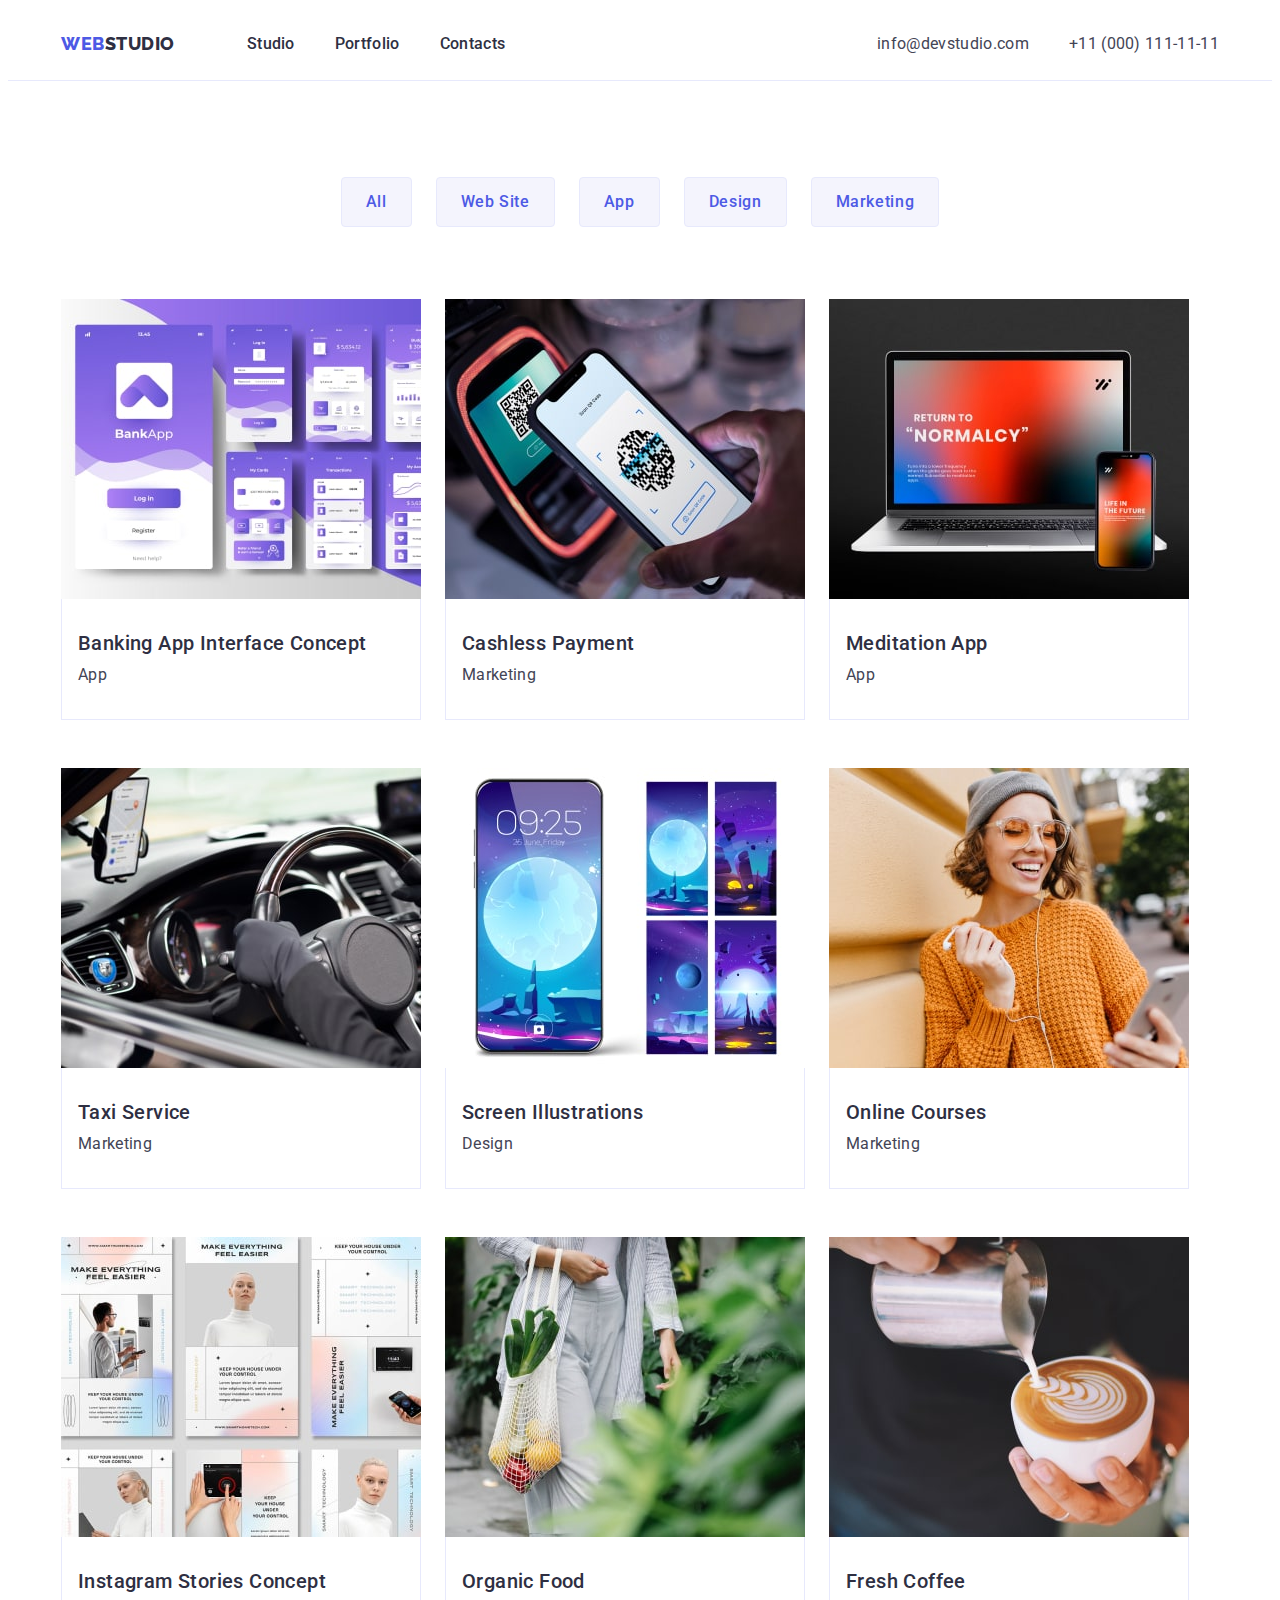
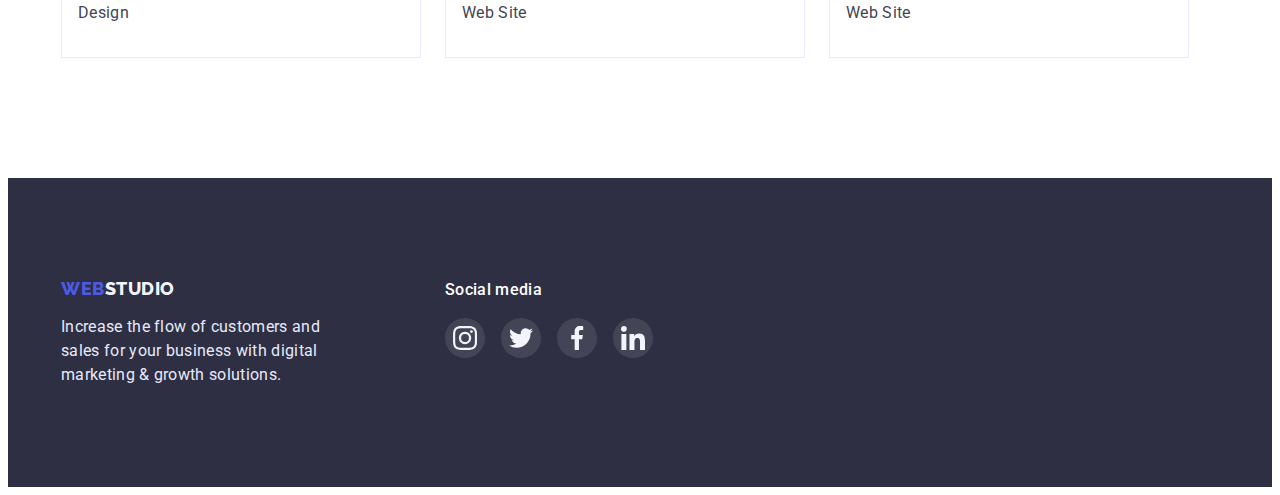
==== portfolio.html @ a01593ac "Initial commit" ====
<!DOCTYPE html>
<html lang="en">
	<head>
		<meta charset="UTF-8" />
		<meta http-equiv="X-UA-Compatible" content="IE=edge" />
		<meta name="viewport" content="width=device-width, initial-scale=1.0" />
		<title>Document</title>
		<link rel="preconnect" href="https://fonts.googleapis.com" />
		<link rel="preconnect" href="https://fonts.gstatic.com" crossorigin />
		<link
			href="https://fonts.googleapis.com/css2?family=Raleway:wght@800&family=Roboto:wght@400;500;700;900&display=swap"
			rel="stylesheet"
		/>
		<link
			rel="stylesheet"
			href="https://cdnjs.cloudflare.com/ajax/libs/modern-normalize/1.1.0/modern-normalize.min.css"
			integrity="sha512-wpPYUAdjBVSE4KJnH1VR1HeZfpl1ub8YT/NKx4PuQ5NmX2tKuGu6U/JRp5y+Y8XG2tV+wKQpNHVUX03MfMFn9Q=="
			crossorigin="anonymous"
			referrerpolicy="no-referrer"
		/>
		<link rel="stylesheet" href="./css/styles.css" />
	</head>
	<body class="">
		<header class="header">
			<div class="container page-header">
				<nav class="header-nav">
					<a
						href="./index.html"
						class="header-logo-left link main-logo"
						rel="noreferrer noopener"
						>Web<span class="header-logo-right">Studio</span></a
					>
					<ul class="navigation-list list">
						<li class="navigation-item">
							<a href="./index.html" class="navigation-link link"
								>Studio
							</a>
						</li>
						<li class="navigation-item">
							<a href="./portfolio.html" class="navigation-link link">
								Portfolio</a
							>
						</li>
						<li class="navigation-item">
							<a href="" class="navigation-link link">Contacts</a>
						</li>
					</ul>
				</nav>
				<address class="contacts">
					<ul class="contacts-list list">
						<li class="navigation-item">
							<a href="mailto:info@devstudio.com" class="main-link link"
								>info@devstudio.com</a
							>
						</li>
						<li class="navigation-item">
							<a href="tel:+110001111111" class="main-link link"
								>+11 (000) 111-11-11</a
							>
						</li>
					</ul>
				</address>
			</div>
		</header>

		<main>
			<section class="section-menu">
				<div class="container">
					<h1 class="menu visually-hidden">menu</h1>
					<ul class="menu-list list">
						<li class="menu-item">
							<button class="menu-btn" type="button">All</button>
						</li>
						<li class="menu-item">
							<button class="menu-btn" type="button">Web Site</button>
						</li>
						<li class="menu-item">
							<button class="menu-btn" type="button">App</button>
						</li>
						<li class="menu-item">
							<button class="menu-btn" type="button">Design</button>
						</li>
						<li class="menu-item">
							<button class="menu-btn" type="button">Marketing</button>
						</li>
					</ul>
					<ul class="menu-list-cards list">
						<li class="menu-cards-item">
							<a href="" class="menu-cards-link link">
								<img
									src="./images-porfolio/galereya.jpg"
									alt="Interface aplication"
									width="360"
								/>
								<div class="cards-content">
									<h2 class="menu-title-cards menu-link">
										Banking App Interface Concept
									</h2>
									<p class="menu-text-cards main-text menu-link">
										App
									</p>
								</div>
							</a>
						</li>
						<li class="menu-cards-item">
							<a href="" class="menu-cards-link link">
								<img
									src="./images-porfolio/kod.jpg"
									alt="Payment by telephone"
									width="360"
								/>
								<div class="cards-content">
									<h2 class="menu-title-cards menu-link">
										Cashless Payment
									</h2>
									<p class="menu-text-cards main-text menu-link">
										Marketing
									</p>
								</div>
							</a>
						</li>
						<li class="menu-cards-item">
							<a href="" class="menu-cards-link link">
								<img
									src="./images-porfolio/noutbuke.jpg"
									alt="aplication for relax"
									width="360"
								/>
								<div class="cards-content">
									<h2 class="menu-title-cards menu-link">
										Meditation App
									</h2>
									<p class="menu-text-cards main-text menu-link">
										App
									</p>
								</div>
							</a>
						</li>
						<li class="menu-cards-item">
							<a href="" class="menu-cards-link link"
								><img
									src="./images-porfolio/ryl.jpg"
									alt="Taxi Service"
									width="360"
								/>
								<div class="cards-content">
									<h2 class="menu-title-cards menu-link">
										Taxi Service
									</h2>
									<p class="menu-text-cards main-text menu-link">
										Marketing
									</p>
								</div></a
							>
						</li>
						<li class="menu-cards-item">
							<a href="" class="menu-cards-link link">
								<img
									src="./images-porfolio/zastavka.jpg"
									alt="Illustrations on telephone"
									width="360"
								/>
								<div class="cards-content">
									<h2 class="menu-title-cards menu-link">
										Screen Illustrations
									</h2>
									<p class="menu-text-cards main-text menu-link">
										Design
									</p>
								</div>
							</a>
						</li>
						<li class="menu-cards-item">
							<a href="" class="menu-cards-link link">
								<img
									src="./images-porfolio/devka.jpg"
									alt="girl with smile"
									width="360"
								/>
								<div class="cards-content">
									<h2 class="menu-title-cards menu-link">
										Online Courses
									</h2>
									<p class="menu-text-cards main-text menu-link">
										Marketing
									</p>
								</div>
							</a>
						</li>
						<li class="menu-cards-item">
							<a href="" class="menu-cards-link link">
								<img
									src="./images-porfolio/spisok.jpg"
									alt="list opportunities"
									width="360"
								/>
								<div class="cards-content">
									<h2 class="menu-title-cards menu-link">
										Instagram Stories Concept
									</h2>
									<p class="menu-text-cards main-text menu-link">
										Design
									</p>
								</div>
							</a>
						</li>
						<li class="menu-cards-item">
							<a href="" class="menu-cards-link link">
								<img
									src="./images-porfolio/orange.jpg"
									alt="organic Food"
									width="360"
								/>
								<div class="cards-content">
									<h2 class="menu-title-cards menu-link">
										Organic Food
									</h2>
									<p class="menu-text-cards main-text menu-link">
										Web Site
									</p>
								</div>
							</a>
						</li>
						<li class="menu-cards-item">
							<a href="" class="menu-cards-link link">
								<img
									src="./images-porfolio/kafe.jpg"
									alt="cocking Coffee"
									width="360"
								/>
								<div class="cards-content">
									<h2 class="menu-title-cards menu-link">
										Fresh Coffee
									</h2>
									<p class="menu-text-cards main-text menu-link">
										Web Site
									</p>
								</div>
							</a>
						</li>
					</ul>
				</div>
			</section>
		</main>
		<footer class="footer">
			<div class="container flex-for-footer">
				<div class="footer-block">
					<a
						class="footer-leftside-logo link main-logo"
						href="./index.html"
						target="_blank"
						rel="noreferrer noopener"
						>Web<span class="footer-rightside-logo">Studio</span></a
					>
					<p class="footer-text">
						Increase the flow of customers and sales for your business
						with digital marketing & growth solutions.
					</p>
				</div>
				<div>
					<h3 class="title-social">Social media</h3>
					<ul class="footer-list list">
						<li>
							<a href="" class="footer-social-link link"
								><svg class="footer-icon">
									<use
										href="./Images/symbol-defs.svg#icon-instagram"
									></use>
								</svg>
							</a>
						</li>
						<li>
							<a href="" class="footer-social-link link">
								<svg class="footer-icon">
									<use
										href="./Images/symbol-defs.svg#icon-twitter"
									></use>
								</svg>
							</a>
						</li>
						<li>
							<a href="" class="footer-social-link link"
								><svg class="footer-icon">
									<use
										href="./Images/symbol-defs.svg#icon-facebook"
									></use>
								</svg>
							</a>
						</li>
						<li>
							<a href="" class="footer-social-link link"
								><svg class="footer-icon">
									<use
										href="./Images/symbol-defs.svg#icon-linkedin"
									></use>
								</svg>
							</a>
						</li>
					</ul>
				</div>
			</div>
		</footer>
	</body>
</html>
---- css/styles.css ----
:root {
	--color-iris: #4d5ae5;
	--color-ocean: #404bbf;
	--color-navy-blue: #2e2f42;
	--color-green: #31d0aa;
	--color-slate: #434455;
	--color-light-slate: #8e8f99;
	--color-cornflower: #e7e9fc;
	--color-cloud: #f4f4fd;
	--color-navy-blue-modal: #2e2f42;
	--color-grey: #2e2f42;
	--color-white: #ffffff;
}
h1,
h2,
h3,
h4,
h5,
h6,
p {
	margin-top: 0;
	margin-bottom: 0;
}
ul {
	margin-top: 0;
	margin-bottom: 0;
	padding-left: 0;
}
img {
	display: block;
	max-width: 100%;
	height: auto;
}
button {
	cursor: pointer;
}
.container {
	width: 1158px;
	margin-left: auto;
	margin-right: auto;
	padding-left: 15px;
	padding-right: 15px;
}
.visually-hidden {
	position: absolute;
	width: 1px;
	height: 1px;
	margin: -1px;
	border: 0;
	padding: 0;
	white-space: nowrap;
	clip-path: inset(100%);
	clip: rect(0 0 0 0);
	overflow: hidden;
}
body {
	font-family: 'Roboto', sans-serif;
	color: #434455;
}
.link {
	text-decoration: none;
}
.list {
	list-style: none;
}
/*                main-class         */
.main-logo {
	font-family: Raleway, sans-serif;
	font-weight: 800;
	font-size: 18px;
	line-height: 1.17;

	letter-spacing: 0.03em;
	text-transform: uppercase;
	color: var(--color-iris);
}

.main-text {
	font-weight: 400;
	font-size: 16px;
	line-height: 1.5;
	letter-spacing: 0.02em;
	color: var(--color-slate);
}
/*          header */
.page-header {
	display: flex;
	align-items: center;
}
.header {
	border-bottom: 1px solid var(--color-cornflower);
}
.header-nav {
	display: flex;
	align-items: center;
}
.header-logo-right {
	font-family: Raleway, sans-serif;
	font-weight: 800;
	font-size: 18px;
	line-height: 1.17;

	letter-spacing: 0.03em;
	text-transform: uppercase;
	color: var(--color-navy-blue);
}
.navigation-list {
	display: flex;
	margin-left: 72px;
}
.navigation-item:not(:last-child) {
	margin-right: 40px;
}
.mail {
	margin-right: 40px;
}

.navigation-link {
	font-weight: 500;
	font-size: 16px;
	line-height: 1.5;
	letter-spacing: 0.02em;
	color: var(--color-navy-blue);
	display: inline-block;
	padding-top: 24px;
	padding-bottom: 24px;
}
.navigation-link:hover,
.navigation-link:focus,
.navigation-link:active {
	color: var(--color-ocean);
}
.current {
	color: var(--color-cornflower);
}
.contacts {
	font-style: normal;
	margin-left: auto;
}
.contacts-list {
	display: flex;
}
.main-link {
	font-weight: 400;

	font-size: 16px;
	line-height: 1.5;
	letter-spacing: 0.02em;
	color: var(--color-slate);
}
.main-link:hover,
.main-link:focus,
.main-link:active {
	color: var(--color-ocean);
}
/*           Hero         */
.hero {
	text-align: center;
	background-color: var(--color-navy-blue-modal);
	max-width: 1440px;
	margin: 0 auto;
	padding-top: 188px;
	padding-bottom: 188px;
	background-image: linear-gradient(
			rgba(46, 47, 66, 0.7),
			rgba(46, 47, 66, 0.7)
		),
		url(../Images/people-office.jpg);
	background-size: cover;
	background-position: center;
}
.hero-title {
	font-weight: 700;
	font-size: 56px;
	line-height: 1.07;
	letter-spacing: 0.02em;
	color: var(--color-white);
	width: 496px;
	margin: 0 auto 48px auto;
}

.hero-btn {
	font-family: inherit;

	font-weight: 500;
	font-size: 16px;
	line-height: 1.5;

	letter-spacing: 0.04em;
	color: var(--color-white);
	background-color: var(--color-iris);
	cursor: pointer;
	width: 169px;
	height: 56px;
	border: none;
	border-radius: 4px;
}
.hero-btn:hover,
.hero-btn:focus,
.hero-btn:active {
	background-color: var(--color-ocean);
	color: var(--color-white);
}
/*              main           */
.about {
	padding-top: 120px;
	padding-bottom: 120px;
}
.about-item {
	max-width: calc((100%-72px) / 4);
}
.about-list {
	display: flex;
	gap: 24px;
}

.about-title {
	font-weight: 500;
	font-size: 20px;
	line-height: 1.2;
	letter-spacing: 0.02em;
	color: var(--color-navy-blue);
	margin-bottom: 8px;
}
.about-block-for-icon {
	display: flex;

	justify-content: center;
	align-items: center;
	height: 112px;
	background-color: var(--color-cloud);
	margin-bottom: 8px;
	border-radius: 4px;
}
.about-icon {
	width: 64px;
	height: 64px;
}
.description {
	padding-bottom: 120px;
}
.title-description {
	font-style: normal;
	font-weight: 700;
	font-size: 36px;
	line-height: 1.11;
	text-align: center;
	letter-spacing: 0.02em;
	text-transform: capitalize;
	color: var(--color-navy-blue);
	margin-bottom: 72px;
}

.description-list {
	display: flex;
	gap: 24px;
}
.description-item {
	border: 1px solid var(--color-cornflower);
}
.team {
	padding-top: 120px;
	padding-bottom: 120px;
	background-color: var(--color-cloud);
}
.team-item {
	width: calc((100%-3 * 24) / 4);
	box-shadow: 0px 1px 6px rgba(46, 47, 66, 0.08),
		0px 1px 1px rgba(46, 47, 66, 0.16), 0px 2px 1px rgba(46, 47, 66, 0.08);
}
.title-team {
	font-style: normal;
	font-weight: 700;
	font-size: 36px;
	line-height: 1.11;
	text-align: center;
	letter-spacing: 0.02em;
	text-transform: capitalize;
	color: var(--color-navy-blue);
	margin-bottom: 72px;
}
.team-list {
	display: flex;

	gap: 24px;
}
.team-item {
	background-color: var(--color-white);
	border-radius: 0px 0px 4px 4px;
}
.team-content {
	text-align: center;
	padding-top: 32px;
	padding-bottom: 32px;
}
.team-name {
	font-style: normal;
	font-weight: 500;
	font-size: 20px;
	line-height: 1.2;
	margin-bottom: 8px;
	letter-spacing: 0.02em;
	color: var(--color-navy-blue);
}
.team-list-social {
	margin-top: 8px;
	display: flex;
	justify-content: center;
	gap: 24px;
}

.team-social-link {
	display: flex;
	width: 40px;
	height: 40px;
	background-color: var(--color-iris);
	border-radius: 50%;

	align-items: center;
	justify-content: center;
}
.team-social-link:hover,
.team-social-link:focus {
	background-color: var(--color-ocean);
}
.team-icon {
	width: 16px;
	height: 16px;
	fill: var(--color-cloud);
}

.section-customers {
	padding-top: 120px;
	padding-bottom: 120px;
}
.title-customers {
	font-family: 'Roboto';
	font-style: normal;
	font-weight: 700;
	font-size: 36px;
	line-height: 1.11;
	text-align: center;
	letter-spacing: 0.02em;
	color: var(--color-navy-blue);
}
.customers-list {
	display: flex;
	align-items: flex-start;
	margin-top: 72px;
	gap: 24px;
}
.customers-item {
	width: calc((100%-120px) / 6);
}
.customers-link {
	display: flex;

	height: 88px;
	justify-content: center;
	align-items: center;
	border: 1px solid var(--color-light-slate);
	border-radius: 4px;
}
.customers-link:hover,
.customers-link:focus {
	border-color: var(--color-ocean);
}
.customers-link:hover .customers-icon {
	fill: var(--color-ocean);
}
.customers-icon {
	width: 104px;
	height: 56px;
	fill: var(--color-light-slate);
}

/*         Footer       */
.footer {
	background-color: var(--color-navy-blue);
	padding-top: 100px;
	padding-bottom: 100px;
}
.footer-block {
	width: 264px;
}
.footer-rightside-logo {
	font-family: Raleway, sans-serif;
	font-style: normal;
	font-weight: 800;
	font-size: 18px;
	line-height: 1.17;

	letter-spacing: 0.03em;
	text-transform: uppercase;
	color: var(--color-cloud);
}
.flex-for-footer {
	display: flex;
}
.footer-text {
	font-weight: 400;
	font-size: 16px;
	line-height: 1.5;
	letter-spacing: 0.02em;
	color: var(--color-cornflower);

	margin-top: 16px;
}
.title-social {
	font-family: 'Roboto';
	font-style: normal;
	font-weight: 500;
	font-size: 16px;
	line-height: 1.5;
	letter-spacing: 0.02em;
	color: var(--color-white);
	margin-bottom: 16px;
}
.footer-list {
	display: flex;
	justify-content: center;
	gap: 16px;
}
.footer-block {
	margin-right: 120px;
}
.footer-social-link {
	display: flex;
	width: 40px;
	height: 40px;
	background-color: rgba(255, 255, 255, 0.1);
	border-radius: 50%;

	align-items: center;
	justify-content: center;
}
.footer-social-link:hover,
.footer-social-link:focus {
	background-color: var(--color-green);
}
.footer-icon {
	width: 24px;
	height: 24px;
	fill: var(--color-cloud);
}
/*             portfolio       */
.section-menu {
	padding-top: 96px;
	padding-bottom: 120px;
}
.menu-list {
	display: flex;
	margin-bottom: 72px;
	gap: 24px;
	justify-content: center;
}

.menu-btn {
	font-family: Roboto, sans-serif;
	font-style: normal;
	font-weight: 500;
	font-size: 16px;
	line-height: 1.5;
	letter-spacing: 0.04em;
	color: var(--color-iris);
	background-color: var(--color-cloud);
	cursor: pointer;
	border: 1px solid var(--color-cornflower);
	border-radius: 4px;
	padding: 12px 24px;
}
.menu-btn:hover,
.menu-btn:focus,
.menu-btn:active {
	color: var(--color-white);
	background-color: var(--color-ocean);
	box-shadow: 0px 4px 4px rgba(0, 0, 0, 0.25);
	border-color: var(--color-ocean);
}
.menu-cards-item {
	max-width: calc((100%-48) / 3);
}

.cards-content {
	padding-left: 16px;
	padding-top: 32px;
	padding-bottom: 32px;
	border: 1px solid var(--color-cornflower);
	border-top: none;
}
.menu-list-cards {
	display: flex;
	flex-wrap: wrap;
	column-gap: 24px;
	row-gap: 48px;
}
.menu-title-cards {
	font-weight: 500;
	font-size: 20px;
	line-height: 1.2;
	letter-spacing: 0.02em;
	color: var(--color-navy-blue);
	margin-bottom: 8px;
}
.menu-cards-link:hover,
.menu-cards-link:focus {
	display: block;
	box-shadow: 0px 1px 6px rgba(46, 47, 66, 0.08),
		0px 1px 1px rgba(46, 47, 66, 0.16), 0px 2px 1px rgba(46, 47, 66, 0.08);
}
.menu-link:hover,
.menu-link:focus,
.menu-link:active {
	color: var(--color-ocean);
}
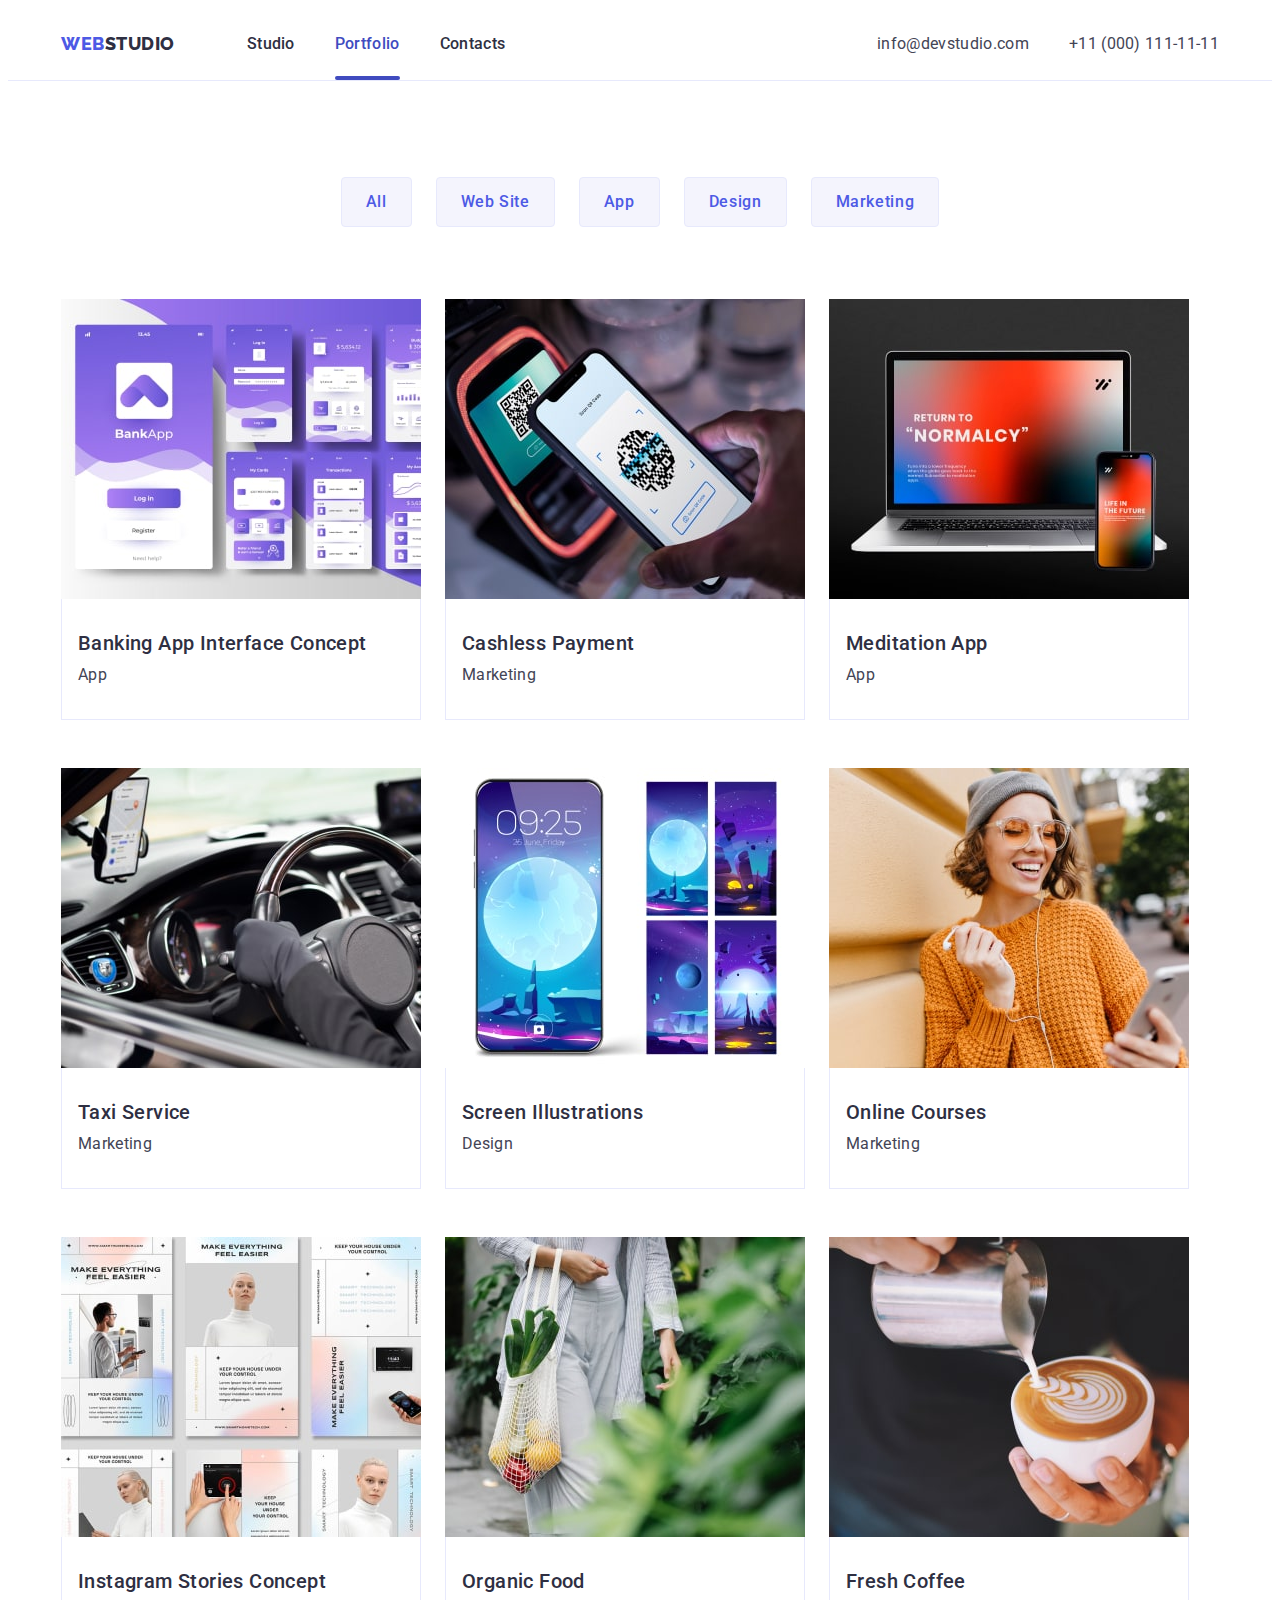
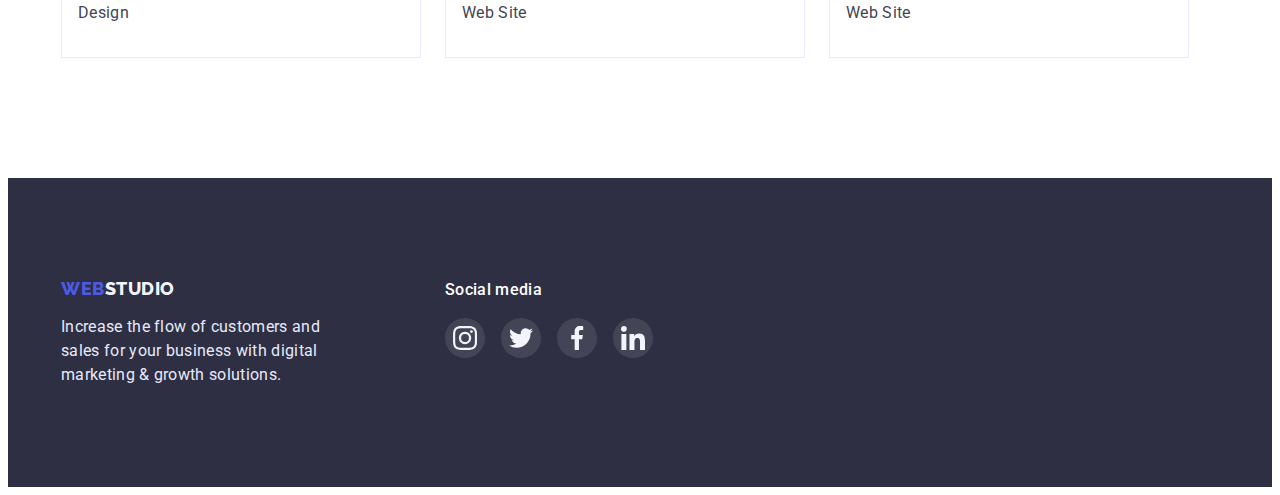
==== commit 73564122: "first try" ====
--- a/portfolio.html
+++ b/portfolio.html
@@ -37,7 +37,10 @@
 							</a>
 						</li>
 						<li class="navigation-item">
-							<a href="./portfolio.html" class="navigation-link link">
+							<a
+								href="./portfolio.html"
+								class="navigation-link link current"
+							>
 								Portfolio</a
 							>
 						</li>
@@ -87,11 +90,21 @@
 					<ul class="menu-list-cards list">
 						<li class="menu-cards-item">
 							<a href="" class="menu-cards-link link">
-								<img
-									src="./images-porfolio/galereya.jpg"
-									alt="Interface aplication"
-									width="360"
-								/>
+								<div class="menu-cards-thumb">
+									<img
+										src="./images-porfolio/galereya.jpg"
+										alt="Interface aplication"
+										width="360"
+									/>
+									<div class="menu-cards-overlay">
+										<p class="menu-text">
+											14 Stylish and User-Friendly App Design
+											Concepts · Task Manager App · Calorie Tracker
+											App · Exotic Fruit Ecommerce App · Cloud
+											Storage App
+										</p>
+									</div>
+								</div>
 								<div class="cards-content">
 									<h2 class="menu-title-cards menu-link">
 										Banking App Interface Concept
@@ -104,11 +117,21 @@
 						</li>
 						<li class="menu-cards-item">
 							<a href="" class="menu-cards-link link">
-								<img
-									src="./images-porfolio/kod.jpg"
-									alt="Payment by telephone"
-									width="360"
-								/>
+								<div class="menu-cards-thumb">
+									<img
+										src="./images-porfolio/kod.jpg"
+										alt="Payment by telephone"
+										width="360"
+									/>
+									<div class="menu-cards-overlay">
+										<p class="menu-text">
+											14 Stylish and User-Friendly App Design
+											Concepts · Task Manager App · Calorie Tracker
+											App · Exotic Fruit Ecommerce App · Cloud
+											Storage App
+										</p>
+									</div>
+								</div>
 								<div class="cards-content">
 									<h2 class="menu-title-cards menu-link">
 										Cashless Payment
@@ -121,11 +144,21 @@
 						</li>
 						<li class="menu-cards-item">
 							<a href="" class="menu-cards-link link">
-								<img
-									src="./images-porfolio/noutbuke.jpg"
-									alt="aplication for relax"
-									width="360"
-								/>
+								<div class="menu-cards-thumb">
+									<img
+										src="./images-porfolio/noutbuke.jpg"
+										alt="aplication for relax"
+										width="360"
+									/>
+									<div class="menu-cards-overlay">
+										<p class="menu-text">
+											14 Stylish and User-Friendly App Design
+											Concepts · Task Manager App · Calorie Tracker
+											App · Exotic Fruit Ecommerce App · Cloud
+											Storage App
+										</p>
+									</div>
+								</div>
 								<div class="cards-content">
 									<h2 class="menu-title-cards menu-link">
 										Meditation App
@@ -137,12 +170,22 @@
 							</a>
 						</li>
 						<li class="menu-cards-item">
-							<a href="" class="menu-cards-link link"
-								><img
-									src="./images-porfolio/ryl.jpg"
-									alt="Taxi Service"
-									width="360"
-								/>
+							<a href="" class="menu-cards-link link">
+								<div class="menu-cards-thumb">
+									<img
+										src="./images-porfolio/ryl.jpg"
+										alt="Taxi Service"
+										width="360"
+									/>
+									<div class="menu-cards-overlay">
+										<p class="menu-text">
+											14 Stylish and User-Friendly App Design
+											Concepts · Task Manager App · Calorie Tracker
+											App · Exotic Fruit Ecommerce App · Cloud
+											Storage App
+										</p>
+									</div>
+								</div>
 								<div class="cards-content">
 									<h2 class="menu-title-cards menu-link">
 										Taxi Service
@@ -155,11 +198,21 @@
 						</li>
 						<li class="menu-cards-item">
 							<a href="" class="menu-cards-link link">
-								<img
-									src="./images-porfolio/zastavka.jpg"
-									alt="Illustrations on telephone"
-									width="360"
-								/>
+								<div class="menu-cards-thumb">
+									<img
+										src="./images-porfolio/zastavka.jpg"
+										alt="Illustrations on telephone"
+										width="360"
+									/>
+									<div class="menu-cards-overlay">
+										<p class="menu-text">
+											14 Stylish and User-Friendly App Design
+											Concepts · Task Manager App · Calorie Tracker
+											App · Exotic Fruit Ecommerce App · Cloud
+											Storage App
+										</p>
+									</div>
+								</div>
 								<div class="cards-content">
 									<h2 class="menu-title-cards menu-link">
 										Screen Illustrations
@@ -172,11 +225,21 @@
 						</li>
 						<li class="menu-cards-item">
 							<a href="" class="menu-cards-link link">
-								<img
-									src="./images-porfolio/devka.jpg"
-									alt="girl with smile"
-									width="360"
-								/>
+								<div class="menu-cards-thumb">
+									<img
+										src="./images-porfolio/devka.jpg"
+										alt="girl with smile"
+										width="360"
+									/>
+									<div class="menu-cards-overlay">
+										<p class="menu-text">
+											14 Stylish and User-Friendly App Design
+											Concepts · Task Manager App · Calorie Tracker
+											App · Exotic Fruit Ecommerce App · Cloud
+											Storage App
+										</p>
+									</div>
+								</div>
 								<div class="cards-content">
 									<h2 class="menu-title-cards menu-link">
 										Online Courses
@@ -189,11 +252,21 @@
 						</li>
 						<li class="menu-cards-item">
 							<a href="" class="menu-cards-link link">
-								<img
-									src="./images-porfolio/spisok.jpg"
-									alt="list opportunities"
-									width="360"
-								/>
+								<div class="menu-cards-thumb">
+									<img
+										src="./images-porfolio/spisok.jpg"
+										alt="list opportunities"
+										width="360"
+									/>
+									<div class="menu-cards-overlay">
+										<p class="menu-text">
+											14 Stylish and User-Friendly App Design
+											Concepts · Task Manager App · Calorie Tracker
+											App · Exotic Fruit Ecommerce App · Cloud
+											Storage App
+										</p>
+									</div>
+								</div>
 								<div class="cards-content">
 									<h2 class="menu-title-cards menu-link">
 										Instagram Stories Concept
@@ -206,11 +279,22 @@
 						</li>
 						<li class="menu-cards-item">
 							<a href="" class="menu-cards-link link">
-								<img
-									src="./images-porfolio/orange.jpg"
-									alt="organic Food"
-									width="360"
-								/>
+								<div class="menu-cards-thumb">
+									<img
+										class="menu-img"
+										src="./images-porfolio/orange.jpg"
+										alt="organic Food"
+										width="360"
+									/>
+									<div class="menu-cards-overlay">
+										<p class="menu-text">
+											14 Stylish and User-Friendly App Design
+											Concepts · Task Manager App · Calorie Tracker
+											App · Exotic Fruit Ecommerce App · Cloud
+											Storage App
+										</p>
+									</div>
+								</div>
 								<div class="cards-content">
 									<h2 class="menu-title-cards menu-link">
 										Organic Food
@@ -223,11 +307,21 @@
 						</li>
 						<li class="menu-cards-item">
 							<a href="" class="menu-cards-link link">
-								<img
-									src="./images-porfolio/kafe.jpg"
-									alt="cocking Coffee"
-									width="360"
-								/>
+								<div class="menu-cards-thumb">
+									<img
+										src="./images-porfolio/kafe.jpg"
+										alt="cocking Coffee"
+										width="360"
+									/>
+									<div class="menu-cards-overlay">
+										<p class="menu-text">
+											14 Stylish and User-Friendly App Design
+											Concepts · Task Manager App · Calorie Tracker
+											App · Exotic Fruit Ecommerce App · Cloud
+											Storage App
+										</p>
+									</div>
+								</div>
 								<div class="cards-content">
 									<h2 class="menu-title-cards menu-link">
 										Fresh Coffee
@@ -300,5 +394,6 @@
 				</div>
 			</div>
 		</footer>
+		<script src="./js/modal.js"></script>
 	</body>
 </html>
--- a/css/styles.css
+++ b/css/styles.css
@@ -116,6 +116,7 @@
 }
 
 .navigation-link {
+	position: relative;
 	font-weight: 500;
 	font-size: 16px;
 	line-height: 1.5;
@@ -124,6 +125,7 @@
 	display: inline-block;
 	padding-top: 24px;
 	padding-bottom: 24px;
+	transition: color 250ms cubic-bezier(0.4, 0, 0.2, 1);
 }
 .navigation-link:hover,
 .navigation-link:focus,
@@ -131,8 +133,20 @@
 	color: var(--color-ocean);
 }
 .current {
-	color: var(--color-cornflower);
-}
+	color: var(--color-ocean);
+}
+.current::after {
+	position: absolute;
+	left: 0px;
+	bottom: 0px;
+	content: '';
+	display: inline-block;
+	width: 100%;
+	height: 4px;
+	background-color: var(--color-ocean);
+	border-radius: 2px;
+}
+
 .contacts {
 	font-style: normal;
 	margin-left: auto;
@@ -147,6 +161,7 @@
 	line-height: 1.5;
 	letter-spacing: 0.02em;
 	color: var(--color-slate);
+	transition: color 250ms cubic-bezier(0.4, 0, 0.2, 1);
 }
 .main-link:hover,
 .main-link:focus,
@@ -194,12 +209,12 @@
 	height: 56px;
 	border: none;
 	border-radius: 4px;
+	transition: background-color 250ms cubic-bezier(0.4, 0, 0.2, 1);
 }
 .hero-btn:hover,
 .hero-btn:focus,
 .hero-btn:active {
 	background-color: var(--color-ocean);
-	color: var(--color-white);
 }
 /*              main           */
 .about {
@@ -318,6 +333,7 @@
 
 	align-items: center;
 	justify-content: center;
+	transition: background-color 250ms cubic-bezier(0.4, 0, 0.2, 1);
 }
 .team-social-link:hover,
 .team-social-link:focus {
@@ -360,6 +376,7 @@
 	align-items: center;
 	border: 1px solid var(--color-light-slate);
 	border-radius: 4px;
+	transition: border-color 250ms cubic-bezier(0.4, 0, 0.2, 1);
 }
 .customers-link:hover,
 .customers-link:focus {
@@ -372,6 +389,7 @@
 	width: 104px;
 	height: 56px;
 	fill: var(--color-light-slate);
+	transition: fill 250ms cubic-bezier(0.4, 0, 0.2, 1);
 }
 
 /*         Footer       */
@@ -433,6 +451,7 @@
 
 	align-items: center;
 	justify-content: center;
+	transition: background-color 250ms cubic-bezier(0.4, 0, 0.2, 1);
 }
 .footer-social-link:hover,
 .footer-social-link:focus {
@@ -468,6 +487,10 @@
 	border: 1px solid var(--color-cornflower);
 	border-radius: 4px;
 	padding: 12px 24px;
+	transition: color 250ms cubic-bezier(0.4, 0, 0.2, 1),
+		box-shadow 250ms cubic-bezier(0.4, 0, 0.2, 1),
+		background-color 250ms cubic-bezier(0.4, 0, 0.2, 1),
+		border-color 250ms cubic-bezier(0.4, 0, 0.2, 1);
 }
 .menu-btn:hover,
 .menu-btn:focus,
@@ -502,14 +525,112 @@
 	color: var(--color-navy-blue);
 	margin-bottom: 8px;
 }
+.menu-cards-link {
+	display: block;
+	transition: box-shadow 250ms cubic-bezier(0.4, 0, 0.2, 1);
+}
 .menu-cards-link:hover,
 .menu-cards-link:focus {
-	display: block;
 	box-shadow: 0px 1px 6px rgba(46, 47, 66, 0.08),
 		0px 1px 1px rgba(46, 47, 66, 0.16), 0px 2px 1px rgba(46, 47, 66, 0.08);
 }
+.menu-cards-link:hover .menu-cards-overlay,
+.menu-cards-link:focus .menu-cards-overlay {
+	transform: translateY(0);
+}
+.menu-link {
+	transition: color 250ms cubic-bezier(0.4, 0, 0.2, 1);
+}
+
 .menu-link:hover,
 .menu-link:focus,
 .menu-link:active {
 	color: var(--color-ocean);
 }
+.menu-cards-thumb {
+	position: relative;
+	overflow: hidden;
+}
+.menu-cards-overlay {
+	top: 0px;
+	left: 0px;
+	position: absolute;
+	width: 100%;
+	height: 100%;
+	background-color: #404bbf;
+	transform: translateY(100%);
+
+	transition: transform 250ms cubic-bezier(0.4, 0, 0.2, 1), opacity 250ms;
+}
+.menu-text {
+	font-family: 'Roboto';
+	font-style: normal;
+	font-weight: 400;
+	font-size: 16px;
+	line-height: 1.5;
+	letter-spacing: 0.02em;
+	color: var(--color-cloud);
+	padding-top: 40px;
+	padding-left: 32px;
+	padding-right: 32px;
+}
+.backdrop {
+	top: 0px;
+	left: 0px;
+	position: fixed;
+	width: 100%;
+	height: 100%;
+	background: rgba(46, 47, 66, 0.4);
+	opacity: 1;
+	visibility: visible;
+	transition: visibility 250ms cubic-bezier(0.4, 0, 0.2, 1),
+		opacity 250ms cubic-bezier(0.4, 0, 0.2, 1);
+}
+.is-hidden {
+	visibility: hidden;
+	opacity: 0;
+	pointer-events: none;
+}
+.modal {
+	position: absolute;
+	top: 50%;
+	left: 50%;
+	transform: translate(-50%, -50%);
+	width: 408px;
+	height: 576px;
+	background: #fcfcfc;
+	box-shadow: 0px 1px 1px rgba(0, 0, 0, 0.14), 0px 1px 3px rgba(0, 0, 0, 0.12),
+		0px 2px 1px rgba(0, 0, 0, 0.2);
+	border-radius: 4px;
+}
+.icon-modal-close {
+	width: 8px;
+	height: 8px;
+	fill: var(--color-navy-blue);
+	transition: fill 250ms cubic-bezier(0.4, 0, 0.2, 1);
+}
+.button-close {
+	position: absolute;
+	top: 24px;
+	right: 24px;
+	padding: 0px;
+	align-items: center;
+	justify-content: center;
+	display: flex;
+	width: 24px;
+	height: 24px;
+	border-radius: 50%;
+	background: var(--color-cornflower);
+	border: 1px solid rgba(0, 0, 0, 0.1);
+	transition: background-color 250ms cubic-bezier(0.4, 0, 0.2, 1),
+		border-color 250ms cubic-bezier(0.4, 0, 0.2, 1);
+}
+.button-close:hover,
+.button-close:focus {
+	background-color: var(--color-ocean);
+	border-color: var(--color-ocean);
+}
+.button-close:hover .icon-modal-close,
+.button-close:focus .icon-modal-close {
+	fill: var(--color-cloud);
+}
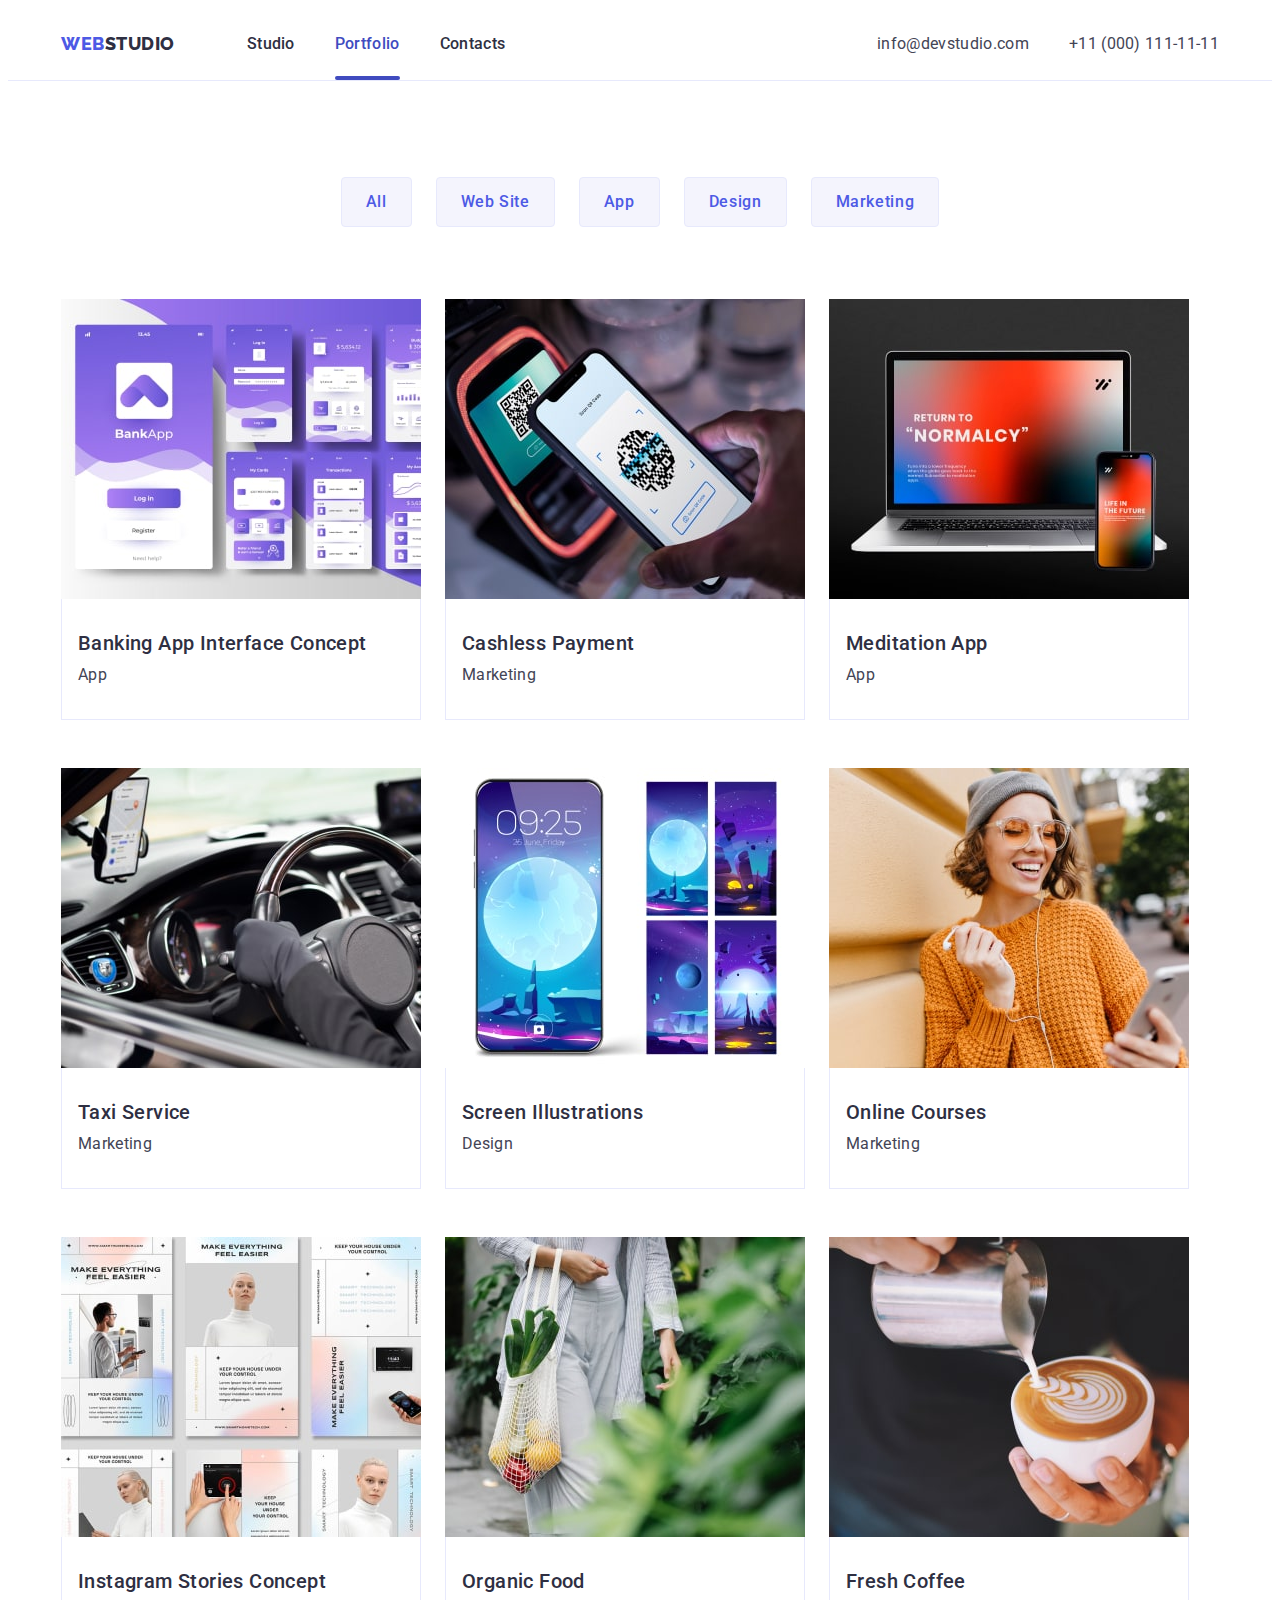
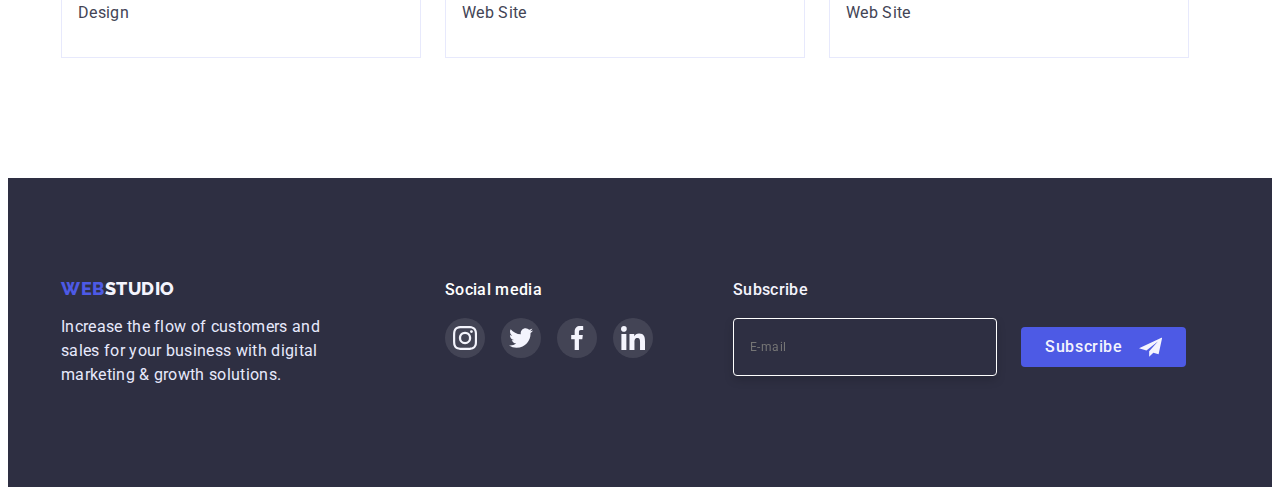
==== commit 88ec881b: "aa" ====
--- a/portfolio.html
+++ b/portfolio.html
@@ -392,6 +392,23 @@
 						</li>
 					</ul>
 				</div>
+				<form class="form-footer">
+					<h2 class="title-form">Subscribe</h2>
+					<div class="wraper-for-form-footer">
+						<input
+							type="email"
+							name="user-email"
+							class="input-for-email"
+							placeholder="E-mail"
+						/>
+						<button type="submit" class="button-subscribe-footer">
+							Subscribe
+							<svg class="icon-button-subscribe">
+								<use href="./Images/symbol-defs.svg#icon-submit"></use>
+							</svg>
+						</button>
+					</div>
+				</form>
 			</div>
 		</footer>
 		<script src="./js/modal.js"></script>
--- a/css/styles.css
+++ b/css/styles.css
@@ -117,6 +117,7 @@
 
 .navigation-link {
 	position: relative;
+
 	font-weight: 500;
 	font-size: 16px;
 	line-height: 1.5;
@@ -552,31 +553,31 @@
 	overflow: hidden;
 }
 .menu-cards-overlay {
-	top: 0px;
-	left: 0px;
+	top: 0;
+	left: 0;
 	position: absolute;
 	width: 100%;
 	height: 100%;
-	background-color: #404bbf;
+	background-color: var(--color-iris);
 	transform: translateY(100%);
-
-	transition: transform 250ms cubic-bezier(0.4, 0, 0.2, 1), opacity 250ms;
-}
-.menu-text {
-	font-family: 'Roboto';
-	font-style: normal;
-	font-weight: 400;
-	font-size: 16px;
-	line-height: 1.5;
-	letter-spacing: 0.02em;
-	color: var(--color-cloud);
 	padding-top: 40px;
 	padding-left: 32px;
 	padding-right: 32px;
+	transition: transform 250ms cubic-bezier(0.4, 0, 0.2, 1), opacity 250ms;
+	overflow: auto;
+}
+.menu-text {
+	font-family: 'Roboto';
+	font-style: normal;
+	font-weight: 400;
+	font-size: 16px;
+	line-height: 1.5;
+	letter-spacing: 0.02em;
+	color: var(--color-cloud);
 }
 .backdrop {
-	top: 0px;
-	left: 0px;
+	top: 0;
+	left: 0;
 	position: fixed;
 	width: 100%;
 	height: 100%;
@@ -595,13 +596,15 @@
 	position: absolute;
 	top: 50%;
 	left: 50%;
-	transform: translate(-50%, -50%);
+	transform: translate(-50%, -50%) scale(1);
+	padding: 72px 24px 24px 24px;
 	width: 408px;
-	height: 576px;
+
 	background: #fcfcfc;
 	box-shadow: 0px 1px 1px rgba(0, 0, 0, 0.14), 0px 1px 3px rgba(0, 0, 0, 0.12),
 		0px 2px 1px rgba(0, 0, 0, 0.2);
 	border-radius: 4px;
+	transition: transform 250ms cubic-bezier(0.4, 0, 0.2, 1);
 }
 .icon-modal-close {
 	width: 8px;
@@ -634,3 +637,245 @@
 .button-close:focus .icon-modal-close {
 	fill: var(--color-cloud);
 }
+/* FORM Footer */
+.form-footer {
+	width: 453px;
+	margin-left: 80px;
+}
+.title-form {
+	font-family: 'Roboto';
+	font-style: normal;
+	font-weight: 500;
+	font-size: 16px;
+	line-height: 1.5;
+	letter-spacing: 0.02em;
+	color: var(--color-cloud);
+	margin-bottom: 16px;
+}
+
+.input-for-email {
+	border: 1px solid #ffffff;
+	filter: drop-shadow(0px 4px 4px rgba(0, 0, 0, 0.15));
+	border-radius: 4px;
+	width: 264px;
+	height: 40px;
+	background-color: var(--color-navy-blue);
+	padding: 8px 16px;
+	font-family: 'Roboto';
+	font-style: normal;
+	font-weight: 400;
+	font-size: 12px;
+	line-height: 2;
+	letter-spacing: 0.04em;
+	color: var(--color-cloud);
+}
+.input-for-email:focus {
+	border-color: var(--color-iris);
+	outline: none;
+}
+
+.wraper-for-form-footer {
+	display: flex;
+	align-items: center;
+}
+.button-subscribe-footer {
+	display: inline-flex;
+	align-items: center;
+	gap: 16px;
+	font-family: 'Roboto';
+	font-style: normal;
+	height: 40px;
+	font-weight: 500;
+	font-size: 16px;
+	line-height: 1.5;
+	background-color: var(--color-iris);
+	letter-spacing: 0.04em;
+	color: var(--color-cloud);
+	border-radius: 4px;
+	border: none;
+	padding: 8px 24px;
+	transition: background-color 250ms cubic-bezier(0.4, 0, 0.2, 1);
+	min-width: 165px;
+	margin-left: 24px;
+}
+.button-subscribe-footer:hover,
+.button-subscribe-footer:focus {
+	background-color: var(--color-ocean);
+}
+
+.icon-button-subscribe {
+	width: 24px;
+	height: 24px;
+	fill: var(--color-cloud);
+}
+/* Form Modal */
+.form-for-modal {
+	display: flex;
+	flex-direction: column;
+}
+.title-for-modal-form {
+	font-family: 'Roboto';
+	font-style: normal;
+	font-weight: 500;
+	font-size: 16px;
+	line-height: 1.5;
+	text-align: center;
+	letter-spacing: 0.02em;
+	color: var(--color-navy-blue);
+	margin-bottom: 16px;
+}
+.label-main {
+	margin-bottom: 8px;
+}
+
+.text-main {
+	font-family: 'Roboto';
+	font-style: normal;
+	font-weight: 400;
+	font-size: 12px;
+	line-height: 1.17;
+	letter-spacing: 0.04em;
+	color: var(--color-light-slate);
+	display: inline-block;
+	margin-bottom: 4px;
+}
+.input-main {
+	width: 100%;
+	height: 40px;
+	border: 1px solid rgba(46, 47, 66, 0.4);
+	border-radius: 4px;
+	padding: 11px 38px;
+	transition: border-color 250ms cubic-bezier(0.4, 0, 0.2, 1);
+	background: #fcfcfc;
+}
+.text-area {
+	width: 100%;
+	resize: none;
+	height: 120px;
+	padding: 8px 16px;
+	border: 1px solid rgba(46, 47, 66, 0.4);
+	border-radius: 4px;
+	transition: border-color 250ms cubic-bezier(0.4, 0, 0.2, 1);
+	background-color: #fcfcfc;
+}
+.text-area:focus {
+	border-color: var(--color-iris);
+	outline: none;
+}
+.text-area::placeholder {
+	font-family: 'Roboto';
+	font-style: normal;
+	font-weight: 400;
+	font-size: 12px;
+	line-height: 1.17;
+	letter-spacing: 0.04em;
+	color: rgba(46, 47, 66, 0.4);
+}
+.label-policy {
+	margin-top: 16px;
+	margin-bottom: 24px;
+	width: 100%;
+}
+.button-send {
+	padding: 16px 32px;
+	background-color: var(--color-iris);
+	border: none;
+	box-shadow: 0px 4px 4px rgba(0, 0, 0, 0.15);
+	border-radius: 4px;
+	width: 169px;
+	margin: 0px auto;
+	font-family: 'Roboto';
+	font-style: normal;
+	font-weight: 500;
+	font-size: 16px;
+	line-height: 1.5;
+	letter-spacing: 0.04em;
+	color: var(--color-cloud);
+	transition: background-color 250ms cubic-bezier(0.4, 0, 0.2, 1);
+}
+.button-send:hover,
+.button-send:focus {
+	background-color: var(--color-ocean);
+}
+.icon-for-form-in-modal {
+	width: 18px;
+	height: 24px;
+	fill: var(--color-navy-blue);
+	position: absolute;
+	top: 50%;
+	left: 16px;
+	transform: translateY(-50%);
+	transition: fill 250ms cubic-bezier(0.4, 0, 0.2, 1);
+}
+.thumb-for-form-modal {
+	position: relative;
+}
+.input-main:focus {
+	border-color: var(--color-iris);
+	outline: none;
+}
+.input-main:focus + .icon-for-form-in-modal {
+	fill: var(--color-iris);
+}
+.label-policy {
+	display: flex;
+	align-items: center;
+}
+.input-policy {
+	position: absolute;
+	width: 1px;
+	height: 1px;
+	margin: -1px;
+	border: 0;
+	padding: 0;
+	white-space: nowrap;
+	clip-path: inset(100%);
+	clip: rect(0 0 0 0);
+	overflow: hidden;
+}
+.text-policy {
+	font-family: 'Roboto';
+	font-style: normal;
+	font-weight: 400;
+	font-size: 12px;
+	line-height: 1.17;
+	letter-spacing: 0.04em;
+	color: var(--color-light-slate);
+}
+.link-policy {
+	font-family: 'Roboto';
+	font-style: normal;
+	font-weight: 400;
+	font-size: 12px;
+	line-height: 1.17;
+	letter-spacing: 0.04em;
+	color: var(--color-iris);
+}
+.fake-chekbox {
+	display: flex;
+	align-items: center;
+	justify-content: center;
+	margin-right: 8px;
+	width: 16px;
+	height: 16px;
+	border: 1px solid rgba(46, 47, 66, 0.4);
+	border-radius: 2px;
+	border-color: var(--color-navy-blue);
+	transition: background-color 250ms cubic-bezier(0.4, 0, 0.2, 1);
+}
+.icon-policy {
+	width: 10px;
+	height: 8px;
+	fill: transparent;
+	transition: fill 250ms cubic-bezier(0.4, 0, 0.2, 1);
+}
+.input-policy:checked + span {
+	border: none;
+	background-color: var(--color-ocean);
+}
+.input-policy:checked + span .icon-policy {
+	fill: var(--color-cloud);
+}
+.input-policy:focus + span {
+	border-color: var(--color-ocean);
+}
